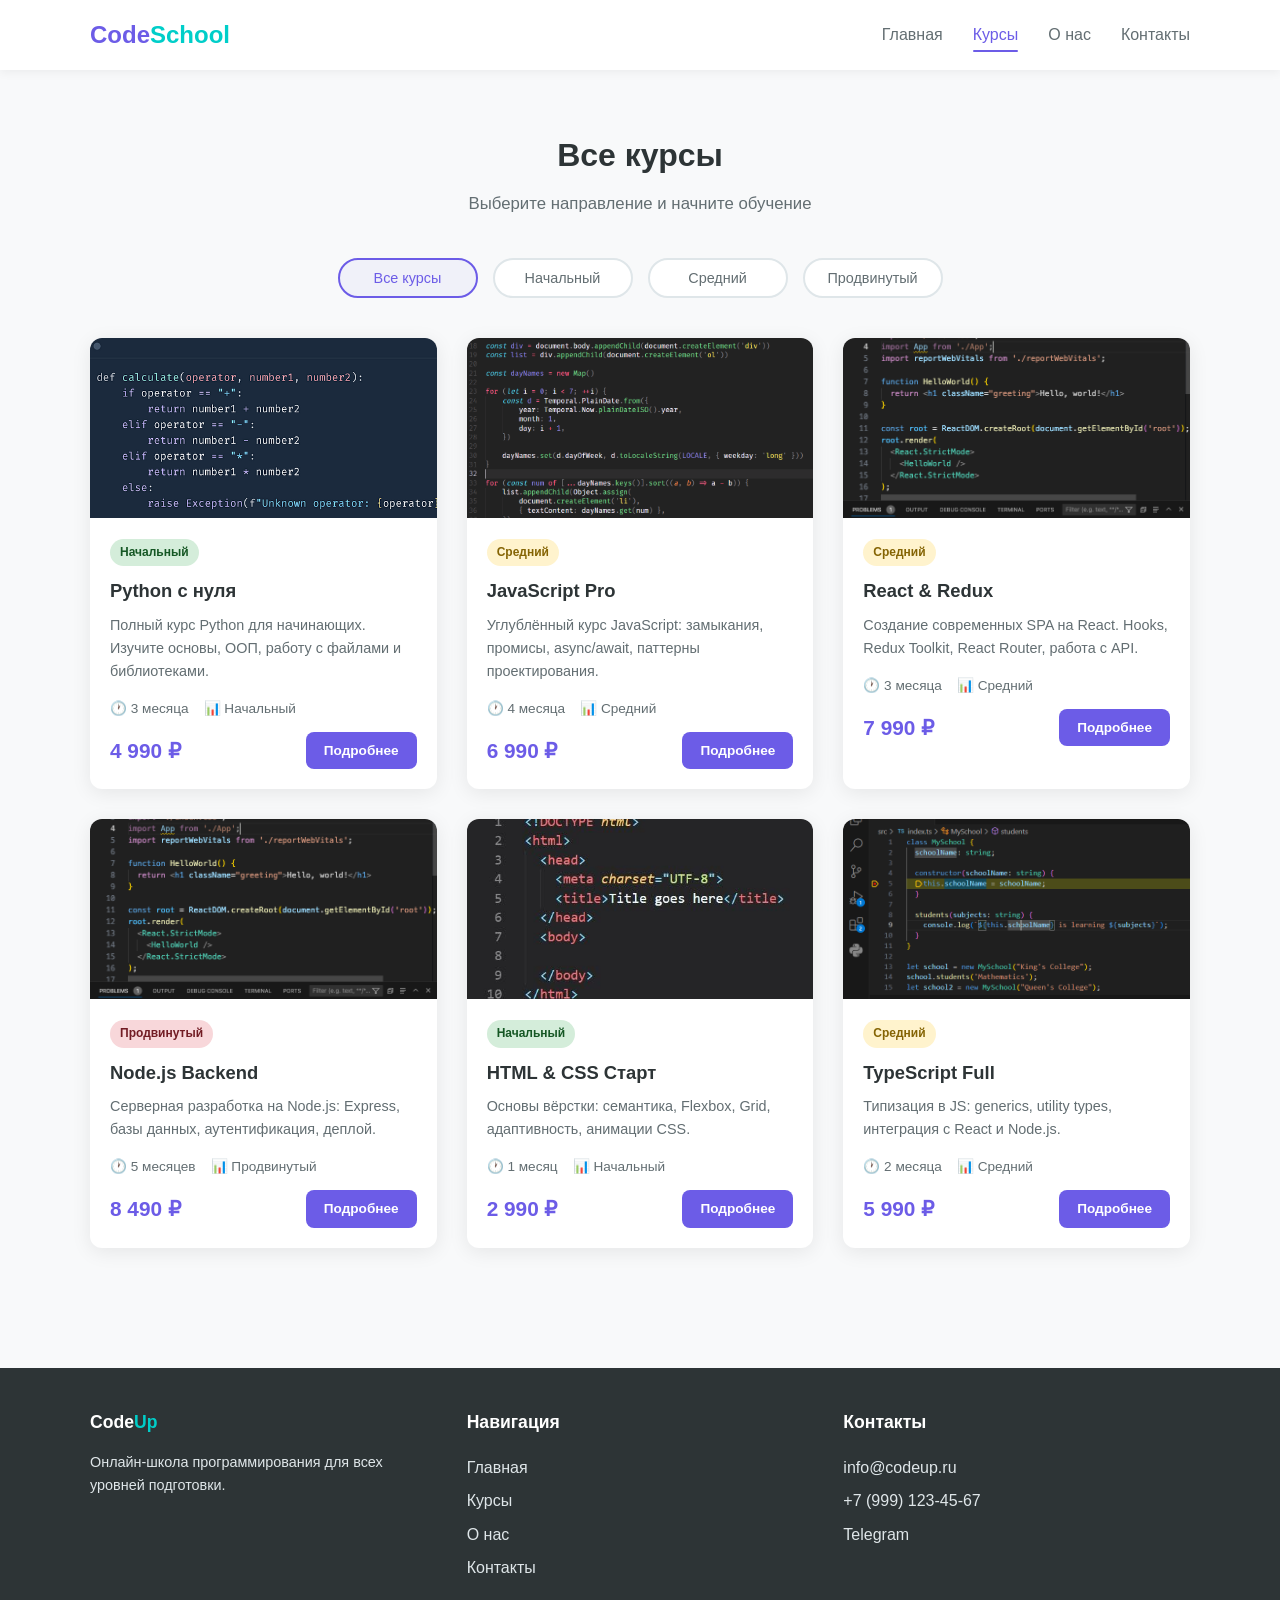
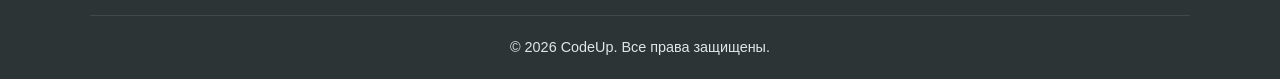
==== courses.html @ ca439d7c "Add files via upload" ====
<!DOCTYPE html>
<html lang="ru">
<head>
  <meta charset="UTF-8">
  <meta name="viewport" content="width=device-width, initial-scale=1.0">
  <title>Курсы — CodeSchool</title>
  <link rel="stylesheet" href="css/style.css">
  <link rel="stylesheet" href="css/courses.css">
</head>
<body>

  <header class="header">
    <div class="container">
      <a href="index.html" class="logo">Code<span>School</span></a>
      <nav class="nav">
        <a href="index.html">Главная</a>
        <a href="courses.html" class="active">Курсы</a>
        <a href="about.html">О нас</a>
        <a href="contacts.html">Контакты</a>
      </nav>
    </div>
  </header>

  <section class="courses-page">
    <div class="container">
      <div class="section-title">
        <h2>Все курсы</h2>
        <p>Выберите направление и начните обучение</p>
      </div>

      <div class="filters">
        <button class="filter-btn active" data-filter="all">Все курсы</button>
        <button class="filter-btn" data-filter="beginner">Начальный</button>
        <button class="filter-btn" data-filter="intermediate">Средний</button>
        <button class="filter-btn" data-filter="advanced">Продвинутый</button>
      </div>

      <div class="courses-grid"></div>
    </div>
  </section>

  <footer class="footer">
    <div class="container">
      <div class="footer-grid">
        <div>
          <h4>Code<span style="color: var(--secondary)">Up</span></h4>
          <p style="font-size: 0.9rem;">Онлайн-школа программирования для всех уровней подготовки.</p>
        </div>
        <div>
          <h4>Навигация</h4>
          <a href="index.html">Главная</a>
          <a href="courses.html">Курсы</a>
          <a href="about.html">О нас</a>
          <a href="contacts.html">Контакты</a>
        </div>
        <div>
          <h4>Контакты</h4>
          <a href="mailto:info@codeup.ru">info@codeup.ru</a>
          <a href="tel:+79991234567">+7 (999) 123-45-67</a>
          <a href="#">Telegram</a>
        </div>
      </div>
      <div class="footer-bottom">
        © 2026 CodeUp. Все права защищены.
      </div>
    </div>
  </footer>

  <script src="js/main.js"></script>
  <script src="js/courses.js"></script>
</body>
</html>
---- css/style.css ----
* {
  margin: 0;
  padding: 0;
  box-sizing: border-box;
}

:root {
  --primary: #6c5ce7;
  --primary-dark: #5a4bd1;
  --secondary: #00cec9;
  --dark: #2d3436;
  --gray: #636e72;
  --light-gray: #dfe6e9;
  --bg: #f8f9fa;
  --white: #ffffff;
  --shadow: 0 4px 20px rgba(0, 0, 0, 0.08);
  --shadow-hover: 0 8px 30px rgba(0, 0, 0, 0.12);
  --radius: 12px;
  --transition: 0.3s ease;
}

html {
  scroll-behavior: smooth;
}

body {
  font-family: 'Segoe UI', Tahoma, Geneva, Verdana, sans-serif;
  color: var(--dark);
  background: var(--bg);
  line-height: 1.6;
}

a {
  text-decoration: none;
  color: inherit;
}

ul { list-style: none; }
img { max-width: 100%; }

.container {
  max-width: 1140px;
  margin: 0 auto;
  padding: 0 20px;
}

.header {
  background: var(--white);
  box-shadow: 0 2px 10px rgba(0, 0, 0, 0.06);
  position: sticky;
  top: 0;
  z-index: 100;
}

.header .container {
  display: flex;
  justify-content: space-between;
  align-items: center;
  height: 70px;
}

.logo {
  font-size: 1.5rem;
  font-weight: 800;
  color: var(--primary);
}

.logo span { color: var(--secondary); }

.nav { display: flex; gap: 30px; }

.nav a {
  font-weight: 500;
  color: var(--gray);
  transition: color var(--transition);
  position: relative;
}

.nav a:hover,
.nav a.active {
  color: var(--primary);
}

.nav a.active::after {
  content: '';
  position: absolute;
  bottom: -4px;
  left: 0;
  width: 100%;
  height: 2px;
  background: var(--primary);
  border-radius: 2px;
}

.footer {
  background: var(--dark);
  color: var(--light-gray);
  padding: 40px 0 20px;
  margin-top: 60px;
}

.footer-grid {
  display: grid;
  grid-template-columns: repeat(auto-fit, minmax(200px, 1fr));
  gap: 30px;
  margin-bottom: 30px;
}

.footer h4 {
  color: var(--white);
  margin-bottom: 15px;
  font-size: 1.1rem;
}

.footer a {
  display: block;
  color: var(--light-gray);
  padding: 4px 0;
  transition: color var(--transition);
}

.footer a:hover { color: var(--secondary); }

.footer-bottom {
  text-align: center;
  padding-top: 20px;
  border-top: 1px solid rgba(255, 255, 255, 0.1);
  font-size: 0.9rem;
}

.icon {
  display: inline-flex;
  align-items: center;
  justify-content: center;
  width: 40px;
  height: 40px;
  border-radius: 8px;
  font-size: 1.2rem;
  flex-shrink: 0;
}

.icon--large {
  width: 60px;
  height: 60px;
  font-size: 1.6rem;
}

.icon--sm {
  width: 24px;
  height: 24px;
  font-size: 0.9rem;
}

.btn {
  display: inline-block;
  padding: 12px 28px;
  border-radius: 8px;
  font-weight: 600;
  font-size: 0.95rem;
  cursor: pointer;
  border: none;
  transition: all var(--transition);
}

.btn--primary {
  background: var(--primary);
  color: var(--white);
}

.btn--primary:hover {
  background: var(--primary-dark);
  transform: translateY(-2px);
  box-shadow: 0 4px 15px rgba(108, 92, 231, 0.4);
}

.btn--outline {
  background: transparent;
  color: var(--primary);
  border: 2px solid var(--primary);
}

.btn--outline:hover {
  background: var(--primary);
  color: var(--white);
}

.btn--sm {
  padding: 8px 18px;
  font-size: 0.85rem;
}

.card {
  background: var(--white);
  border-radius: var(--radius);
  box-shadow: var(--shadow);
  overflow: hidden;
  transition: all var(--transition);
}

.card:hover {
  box-shadow: var(--shadow-hover);
  transform: translateY(-4px);
}

.card__img {
  height: 180px;
  background: linear-gradient(135deg, var(--primary), var(--secondary));
  display: flex;
  align-items: center;
  justify-content: center;
  object-fit: cover;
}

.card__img img {
  width: 100%;
  height: 100%;
  object-fit: cover;
}

.card__body { padding: 20px; }

.card__title {
  font-size: 1.15rem;
  margin-bottom: 8px;
}

.card__text {
  color: var(--gray);
  font-size: 0.9rem;
  margin-bottom: 15px;
}

.card__footer {
  display: flex;
  justify-content: space-between;
  align-items: center;
}

.card__price {
  font-size: 1.3rem;
  font-weight: 700;
  color: var(--primary);
}

.section-title {
  text-align: center;
  margin-bottom: 40px;
}

.section-title h2 {
  font-size: 2rem;
  margin-bottom: 10px;
}

.section-title p {
  color: var(--gray);
  font-size: 1.05rem;
}

@media (max-width: 768px) {
  .nav { gap: 15px; font-size: 0.9rem; }
  .section-title h2 { font-size: 1.5rem; }
}

@media (max-width: 576px) {
  .header .container { flex-direction: column; height: auto; padding: 15px 20px; }
  .nav { gap: 10px; flex-wrap: wrap; justify-content: center; }
}
---- css/courses.css ----
.courses-page {
  padding: 60px 0;
}

.filters {
  display: grid;
  grid-template-columns: repeat(auto-fit, minmax(140px, max-content));
  justify-content: center;
  gap: 15px;
  margin-bottom: 40px;
}

.filter-btn {
  padding: 10px 22px;
  border: 2px solid var(--light-gray);
  border-radius: 30px;
  background: var(--white);
  cursor: pointer;
  font-size: 0.9rem;
  font-weight: 500;
  color: var(--gray);
  transition: all var(--transition);
  text-align: center;
}

.filter-btn:hover,
.filter-btn.active {
  border-color: var(--primary);
  color: var(--primary);
  background: rgba(108, 92, 231, 0.05);
}

.courses-grid {
  display: grid;
  grid-template-columns: repeat(auto-fill, minmax(320px, 1fr));
  gap: 30px;
}

.courses-grid.hidden {
  display: none;
}

/* ===== ТЕГИ ===== */
.course-card__tag {
  display: inline-block;
  padding: 4px 10px;
  border-radius: 20px;
  font-size: 0.75rem;
  font-weight: 600;
  margin-bottom: 10px;
}

.course-card__tag--beginner {
  background: #d4edda;
  color: #155724;
}

.course-card__tag--intermediate {
  background: #fff3cd;
  color: #856404;
}

.course-card__tag--advanced {
  background: #f8d7da;
  color: #721c24;
}

.course-card__meta {
  display: grid;
  grid-auto-flow: column;
  gap: 15px;
  justify-content: start;
  font-size: 0.85rem;
  color: var(--gray);
  margin-bottom: 12px;
}

.header .container {
  display: grid;
  grid-template-columns: 1fr auto;
  align-items: center;
}

.nav {
  display: grid;
  grid-auto-flow: column;
  gap: 30px;
}

.card__footer {
  display: grid;
  grid-template-columns: 1fr auto;
  align-items: center;
}

@media (max-width: 768px) {
  .nav {
    grid-auto-flow: column;
    gap: 15px;
    font-size: 0.9rem;
  }
}

@media (max-width: 576px) {
  .header .container {
    grid-template-columns: 1fr;
    justify-items: center;
    gap: 10px;
  }

  .nav {
    grid-auto-flow: row;
    justify-items: center;
    gap: 10px;
  }

  .filters {
    grid-template-columns: repeat(auto-fit, minmax(120px, 1fr));
  }
}
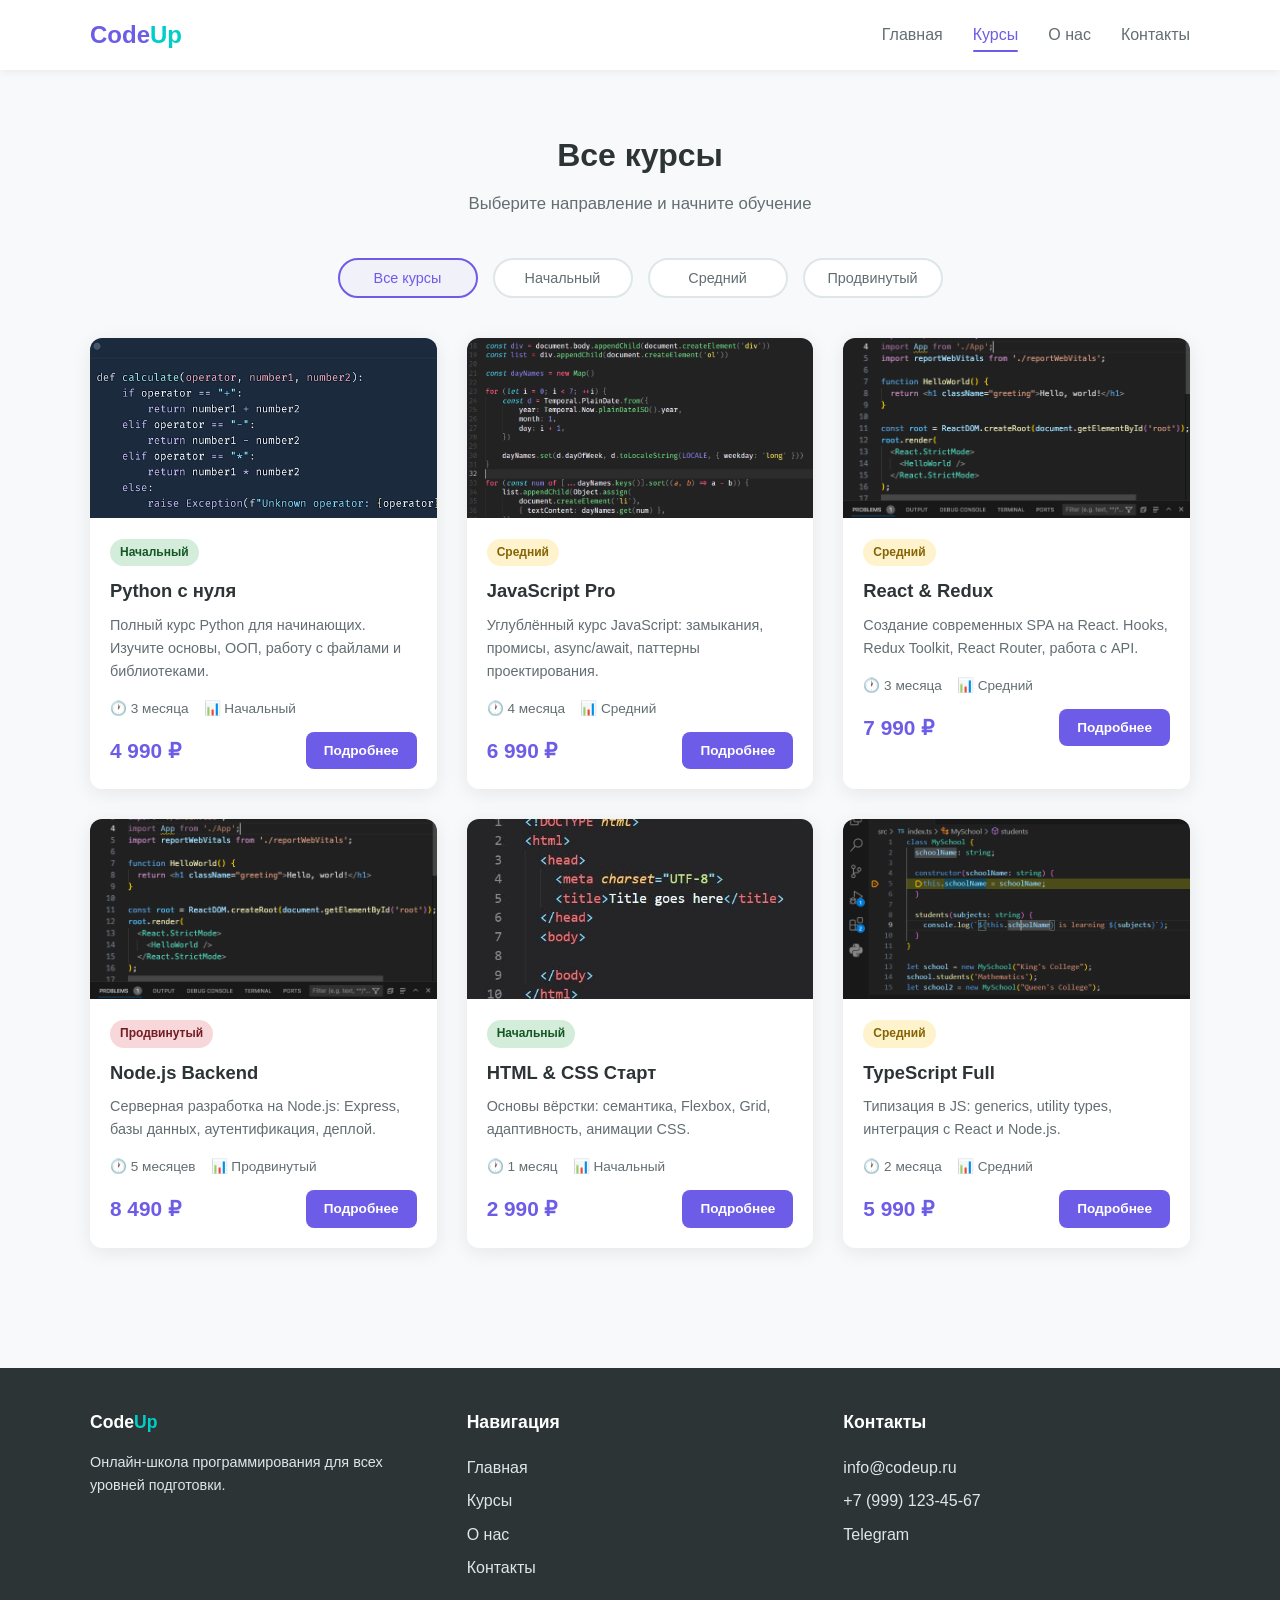
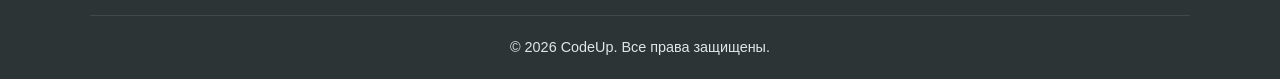
==== commit b739f218: "Update courses.html" ====
--- a/courses.html
+++ b/courses.html
@@ -11,7 +11,7 @@
 
   <header class="header">
     <div class="container">
-      <a href="index.html" class="logo">Code<span>School</span></a>
+      <a href="index.html" class="logo">Code<span>Up</span></a>
       <nav class="nav">
         <a href="index.html">Главная</a>
         <a href="courses.html" class="active">Курсы</a>
@@ -69,4 +69,4 @@
   <script src="js/main.js"></script>
   <script src="js/courses.js"></script>
 </body>
-</html>+</html>
